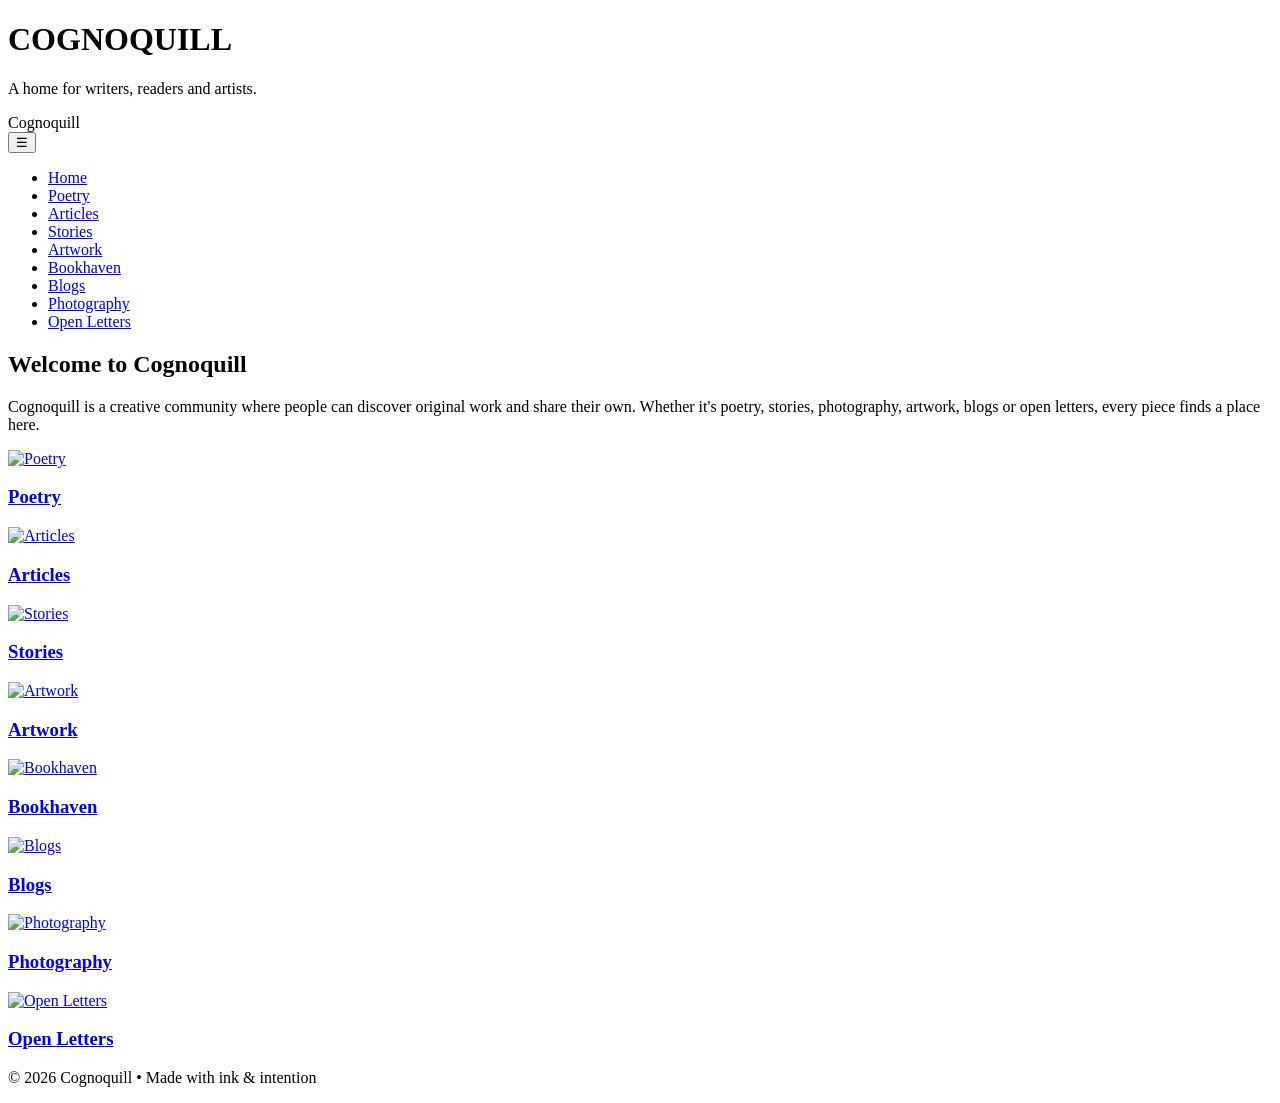
==== index.html @ 11c4ec5d "index.html HTML structure and styles for Cognoquill site." ====
<!DOCTYPE html>
<html lang="en">
<head>
    <meta charset="UTF-8">
    <meta name="viewport" content="width=device-width, initial-scale=1.0">
    <title>Cognoquill</title>

    <link rel="stylesheet" href="cognoquill.css">
</head>

<body>

<header class="hero">

    <div class="overlay">

        <h1>COGNOQUILL</h1>

        <p class="hero-text">
            A home for writers, readers and artists.
        </p>

    </div>

</header>

<nav>

    <div class="logo">
        Cognoquill
    </div>

    <button class="menu-btn" id="menuBtn">
        ☰
    </button>

    <ul id="navLinks">

        <li><a href="index.html">Home</a></li>

        <li><a href="poetry.html">Poetry</a></li>

        <li><a href="articles.html">Articles</a></li>

        <li><a href="stories.html">Stories</a></li>

        <li><a href="artwork.html">Artwork</a></li>

        <li><a href="bookhaven.html">Bookhaven</a></li>

        <li><a href="blogs.html">Blogs</a></li>

        <li><a href="photography.html">Photography</a></li>

        <li><a href="letters.html">Open Letters</a></li>

    </ul>

</nav>

<main>

<section class="intro">

<h2>Welcome to Cognoquill</h2>

<p>

Cognoquill is a creative community where people can
discover original work and share their own. Whether it's poetry, stories,
photography, artwork, blogs or open letters, every piece finds a place here.

</p>

</section>

<section class="card-section">

<div class="container">

<a href="poetry.html" class="card-link">

<div class="card">

<img src="poetry.webp" alt="Poetry">

<div class="card-content">

<h3>Poetry</h3>

</div>

</div>

</a>

<a href="articles.html" class="card-link">

<div class="card">

<img src="article.webp" alt="Articles">

<div class="card-content">

<h3>Articles</h3>

</div>

</div>

</a>

<a href="stories.html" class="card-link">

<div class="card">

<img src="stories.webp" alt="Stories">

<div class="card-content">

<h3>Stories</h3>

</div>

</div>

</a>

<a href="artwork.html" class="card-link">

<div class="card">

<img src="artwork.webp" alt="Artwork">

<div class="card-content">

<h3>Artwork</h3>

</div>

</div>

</a>

<a href="bookhaven.html" class="card-link">

<div class="card">

<img src="books.webp" alt="Bookhaven">

<div class="card-content">

<h3>Bookhaven</h3>

</div>

</div>

</a>

<a href="blogs.html" class="card-link">

<div class="card">

<img src="blog.webp" alt="Blogs">

<div class="card-content">

<h3>Blogs</h3>

</div>

</div>

</a>

<a href="photography.html" class="card-link">

<div class="card">

<img src="photography.webp" alt="Photography">

<div class="card-content">

<h3>Photography</h3>

</div>

</div>

</a>

<a href="letters.html" class="card-link">

<div class="card">

<img src="letters.webp" alt="Open Letters">

<div class="card-content">

<h3>Open Letters</h3>

</div>

</div>

</a>

</div>

</section>

</main>

<footer>

<p>

© 2026 Cognoquill • Made with ink & intention

</p>

</footer>

<script src="cognoquill.js"></script>

</body>

</html>
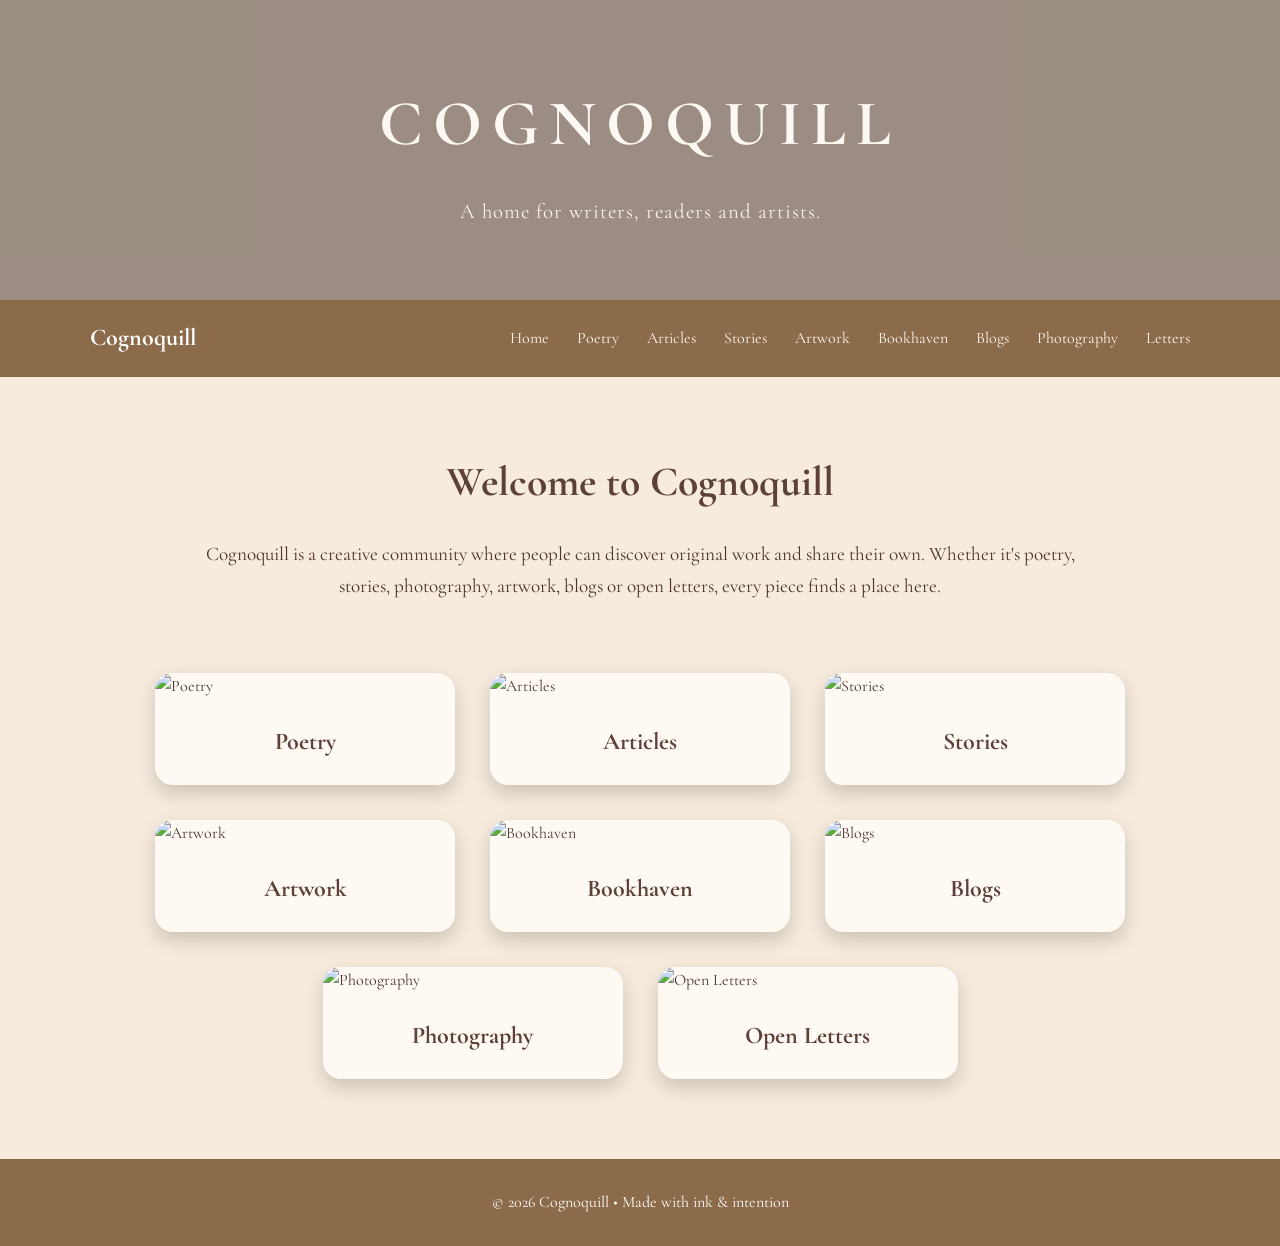
==== commit 380a3ba2: "Fix HTML encoding issues in index.html" ====
--- a/index.html
+++ b/index.html
@@ -52,7 +52,7 @@
 
         <li><a href="photography.html">Photography</a></li>
 
-        <li><a href="letters.html">Open Letters</a></li>
+        <li><a href="letters.html">Letters</a></li>
 
     </ul>
 
--- a/cognoquill.css
+++ b/cognoquill.css
@@ -0,0 +1,553 @@
+/* ===========================
+   GOOGLE FONT
+=========================== */
+
+@import url('https://fonts.googleapis.com/css2?family=Cormorant+Garamond:wght@400;500;600;700&display=swap');
+
+*{
+    margin:0;
+    padding:0;
+    box-sizing:border-box;
+}
+
+html{
+    scroll-behavior:smooth;
+}
+
+body{
+    font-family:'Cormorant Garamond', serif;
+    background:#F6EBDD;
+    color:#4E342E;
+    line-height:1.7;
+}
+
+/* ===========================
+   HEADER
+=========================== */
+
+.hero{
+    height:300px;
+    background:url("bg4.webp") center center/cover no-repeat;
+    position:relative;
+}
+
+.overlay{
+    background:rgba(45,28,20,.45);
+    width:100%;
+    height:100%;
+
+    display:flex;
+    flex-direction:column;
+    justify-content:center;
+    align-items:center;
+
+    text-align:center;
+}
+
+.overlay h1{
+
+    color:#FDF8F2;
+
+    font-size:4rem;
+
+    letter-spacing:10px;
+
+    font-weight:700;
+}
+
+.hero-text{
+
+    margin-top:15px;
+
+    color:#F8F2EA;
+
+    font-size:1.3rem;
+
+    letter-spacing:1px;
+}
+
+/* ===========================
+   NAVBAR
+=========================== */
+
+nav{
+
+    background:#8B6B4A;
+
+    display:flex;
+
+    justify-content:space-between;
+
+    align-items:center;
+
+    padding:18px 7%;
+
+    position:sticky;
+
+    top:0;
+
+    z-index:999;
+
+}
+
+.logo{
+
+    color:white;
+
+    font-size:1.5rem;
+
+    font-weight:700;
+
+}
+
+nav ul{
+
+    display:flex;
+
+    list-style:none;
+
+    gap:28px;
+
+}
+
+nav a{
+
+    text-decoration:none;
+
+    color:#fff7ef;
+
+    transition:.3s;
+
+    font-size:1rem;
+
+}
+
+nav a:hover{
+
+    color:#F3D7A3;
+
+}
+
+.menu-btn{
+
+    display:none;
+
+    background:none;
+
+    border:none;
+
+    color:white;
+
+    font-size:2rem;
+
+    cursor:pointer;
+
+}
+
+/* ===========================
+   INTRO
+=========================== */
+
+.intro{
+
+    width:min(900px,90%);
+
+    margin:70px auto;
+
+    text-align:center;
+
+}
+
+.intro h2{
+
+    font-size:2.6rem;
+
+    margin-bottom:20px;
+
+    color:#5D4037;
+
+}
+
+.intro p{
+
+    font-size:1.2rem;
+
+}
+
+/* ===========================
+   CARDS
+=========================== */
+
+.card-section{
+
+    width:92%;
+
+    margin:auto;
+
+    margin-bottom:80px;
+
+}
+
+.container{
+
+    display:flex;
+
+    justify-content:center;
+
+    flex-wrap:wrap;
+
+    gap:35px;
+
+}
+
+.card-link{
+
+    text-decoration:none;
+
+    color:inherit;
+
+}
+
+.card{
+
+    width:300px;
+
+    background:#FFF9F3;
+
+    overflow:hidden;
+
+    border-radius:18px;
+
+    box-shadow:0 8px 20px rgba(0,0,0,.18);
+
+    transition:.35s;
+
+}
+
+.card:hover{
+
+    transform:translateY(-8px);
+
+    box-shadow:0 18px 35px rgba(0,0,0,.25);
+
+}
+
+.card img{
+
+    width:100%;
+
+    height:220px;
+
+    object-fit:cover;
+
+}
+
+.card-content{
+
+    padding:22px;
+
+    text-align:center;
+
+}
+
+.card-content h3{
+
+    font-size:1.5rem;
+
+    color:#5D4037;
+
+}
+
+/* ===========================
+   FOOTER
+=========================== */
+
+footer{
+
+    background:#8B6B4A;
+
+    color:white;
+
+    text-align:center;
+
+    padding:30px;
+
+}
+
+/* ===========================
+   TABLET
+=========================== */
+
+@media(max-width:992px){
+
+.hero{
+
+height:240px;
+
+}
+
+.overlay h1{
+
+font-size:3rem;
+
+}
+
+.container{
+
+gap:25px;
+
+}
+
+.card{
+
+width:260px;
+
+}
+
+}
+
+/* ===========================
+   MOBILE
+=========================== */
+
+@media(max-width:768px){
+
+.menu-btn{
+
+display:block;
+
+}
+
+nav{
+
+flex-wrap:wrap;
+
+}
+
+nav ul{
+
+display:none;
+
+flex-direction:column;
+
+width:100%;
+
+margin-top:20px;
+
+gap:18px;
+
+}
+
+nav ul.show{
+
+display:flex;
+
+}
+
+.overlay h1{
+
+font-size:2.3rem;
+
+letter-spacing:4px;
+
+}
+
+.hero-text{
+
+font-size:1rem;
+
+padding:0 20px;
+
+}
+
+.intro{
+
+margin:50px auto;
+
+}
+
+.intro h2{
+
+font-size:2rem;
+
+}
+
+.intro p{
+
+font-size:1.05rem;
+
+}
+
+.card{
+
+width:100%;
+
+max-width:340px;
+
+}
+
+.card img{
+
+height:210px;
+
+}
+
+}
+
+/* ===========================
+   SMALL PHONES
+=========================== */
+
+@media(max-width:480px){
+
+.overlay h1{
+
+font-size:1.8rem;
+
+}
+
+.hero{
+
+height:220px;
+
+}
+
+.intro h2{
+
+font-size:1.8rem;
+
+}
+
+footer{
+
+font-size:.9rem;
+
+}
+
+}
+
+/* =======================
+CATEGORY PAGE
+======================= */
+
+.category-header{
+
+padding:50px 20px 20px;
+
+text-align:center;
+
+}
+
+.category-header h1{
+
+font-size:4rem;
+
+letter-spacing:5px;
+
+color:#4E342E;
+
+}
+
+.paper{
+
+width:min(1200px,95%);
+
+margin:auto;
+
+padding:50px;
+
+background:#F8EBD7;
+
+border-radius:12px;
+
+}
+
+.description{
+
+text-align:center;
+
+font-size:1.2rem;
+
+margin-bottom:50px;
+
+color:#6B4E3D;
+
+}
+
+.cards{
+
+display:flex;
+
+justify-content:center;
+
+gap:50px;
+
+flex-wrap:wrap;
+
+}
+
+.submit-card,
+
+.work-card{
+
+width:260px;
+
+height:430px;
+
+background:white;
+
+border:4px solid #6B2D20;
+
+border-radius:40px;
+
+display:flex;
+
+flex-direction:column;
+
+justify-content:center;
+
+align-items:center;
+
+cursor:pointer;
+
+transition:.3s;
+
+}
+
+.submit-card:hover,
+
+.work-card:hover{
+
+transform:translateY(-8px);
+
+box-shadow:0 15px 30px rgba(0,0,0,.18);
+
+}
+
+.submit-card span{
+
+font-size:7rem;
+
+font-weight:200;
+
+color:#6B2D20;
+
+}
+
+.work-card h3{
+
+margin-bottom:15px;
+
+font-size:1.5rem;
+
+color:#5C4033;
+
+}
+
+.work-card p{
+
+text-align:center;
+
+padding:0 20px;
+
+}
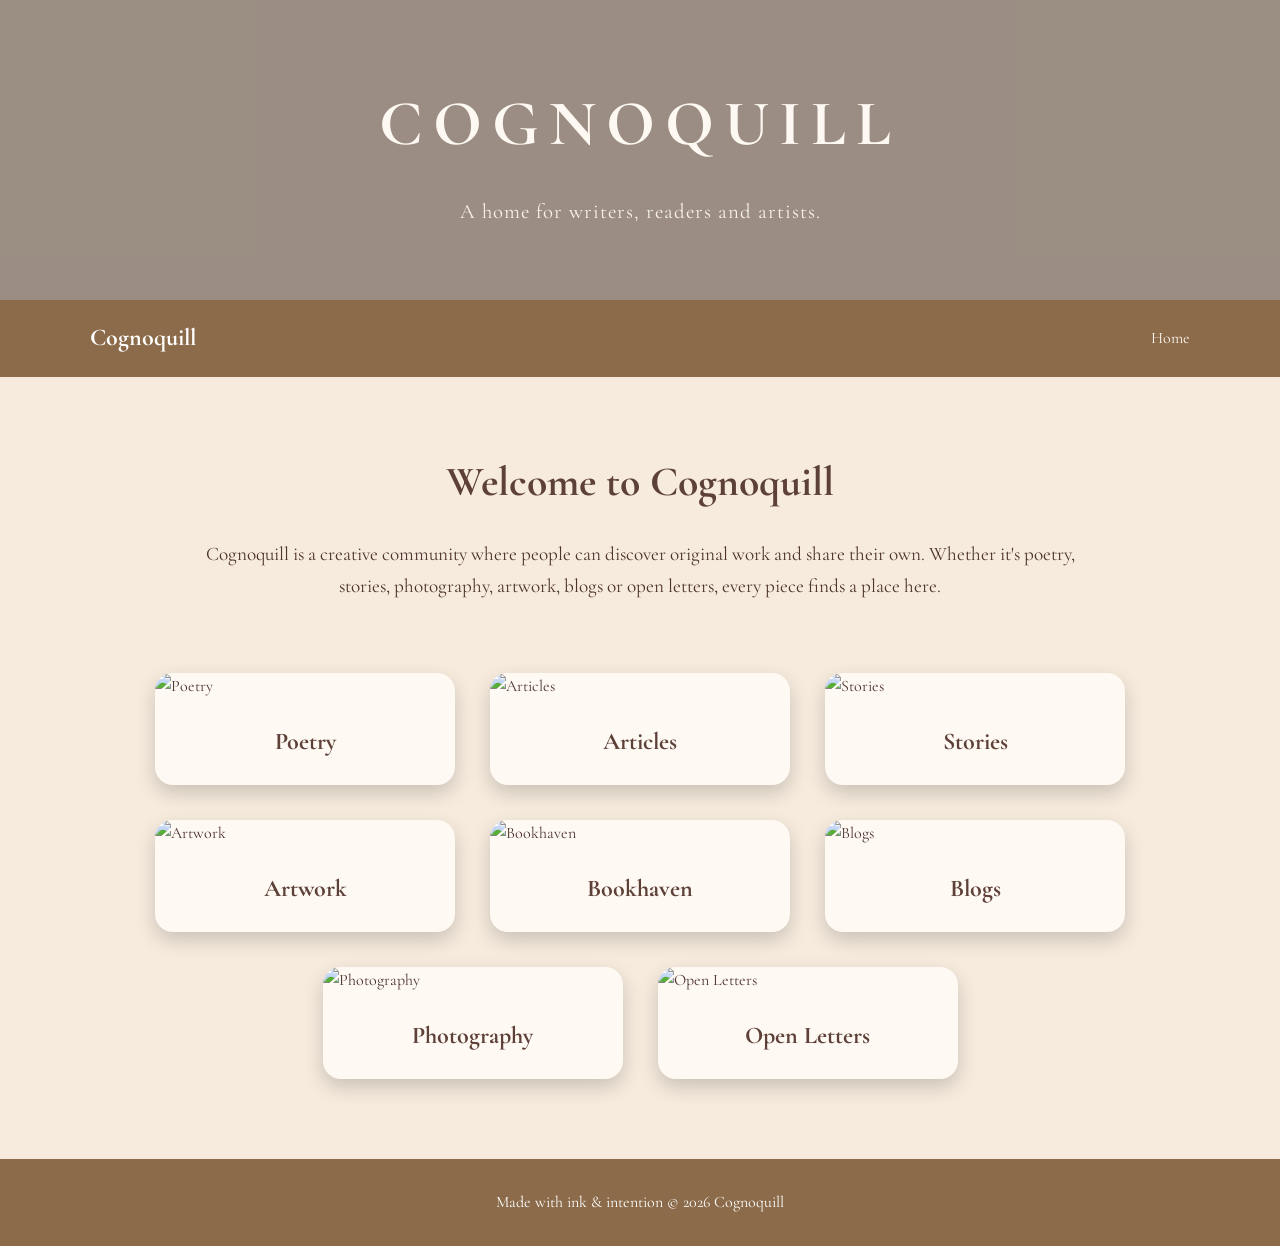
==== commit 3ce22df4: "Refactor index.html for cleaner structure Removed excess whitespace and cleaned up HTML structure." ====
--- a/index.html
+++ b/index.html
@@ -36,23 +36,9 @@
 
     <ul id="navLinks">
 
-        <li><a href="index.html">Home</a></li>
-
-        <li><a href="poetry.html">Poetry</a></li>
-
-        <li><a href="articles.html">Articles</a></li>
-
-        <li><a href="stories.html">Stories</a></li>
-
-        <li><a href="artwork.html">Artwork</a></li>
-
-        <li><a href="bookhaven.html">Bookhaven</a></li>
-
-        <li><a href="blogs.html">Blogs</a></li>
-
-        <li><a href="photography.html">Photography</a></li>
-
-        <li><a href="letters.html">Letters</a></li>
+        <li>
+            <a href="index.html">Home</a>
+        </li>
 
     </ul>
 
@@ -216,7 +202,7 @@
 
 <p>
 
-© 2026 Cognoquill • Made with ink & intention
+Made with ink & intention © 2026 Cognoquill
 
 </p>
 
--- a/cognoquill.css
+++ b/cognoquill.css
@@ -551,3 +551,118 @@
 padding:0 20px;
 
 }
+
+
+/* ========= SUBMISSION MODAL ========= */
+
+.modal{
+
+display:none;
+
+position:fixed;
+
+left:0;
+
+top:0;
+
+width:100%;
+
+height:100%;
+
+background:rgba(0,0,0,.55);
+
+justify-content:center;
+
+align-items:center;
+
+z-index:999;
+
+}
+
+.modal-content{
+
+background:#f7ebda;
+
+width:90%;
+
+max-width:550px;
+
+padding:35px;
+
+border-radius:12px;
+
+position:relative;
+
+}
+
+.close{
+
+position:absolute;
+
+right:25px;
+
+top:15px;
+
+font-size:35px;
+
+cursor:pointer;
+
+color:#5a2d1f;
+
+}
+
+.modal-content h2{
+
+text-align:center;
+
+margin-bottom:25px;
+
+color:#5a2d1f;
+
+}
+
+.modal-content input,
+
+.modal-content textarea{
+
+width:100%;
+
+padding:12px;
+
+margin-bottom:15px;
+
+border:1px solid #b79b7a;
+
+border-radius:8px;
+
+font-size:16px;
+
+font-family:Garamond,serif;
+
+}
+
+.modal-content button{
+
+width:100%;
+
+padding:14px;
+
+background:#6B2D20;
+
+color:white;
+
+border:none;
+
+border-radius:8px;
+
+cursor:pointer;
+
+font-size:18px;
+
+}
+
+.modal-content button:hover{
+
+background:#4d1f16;
+
+}
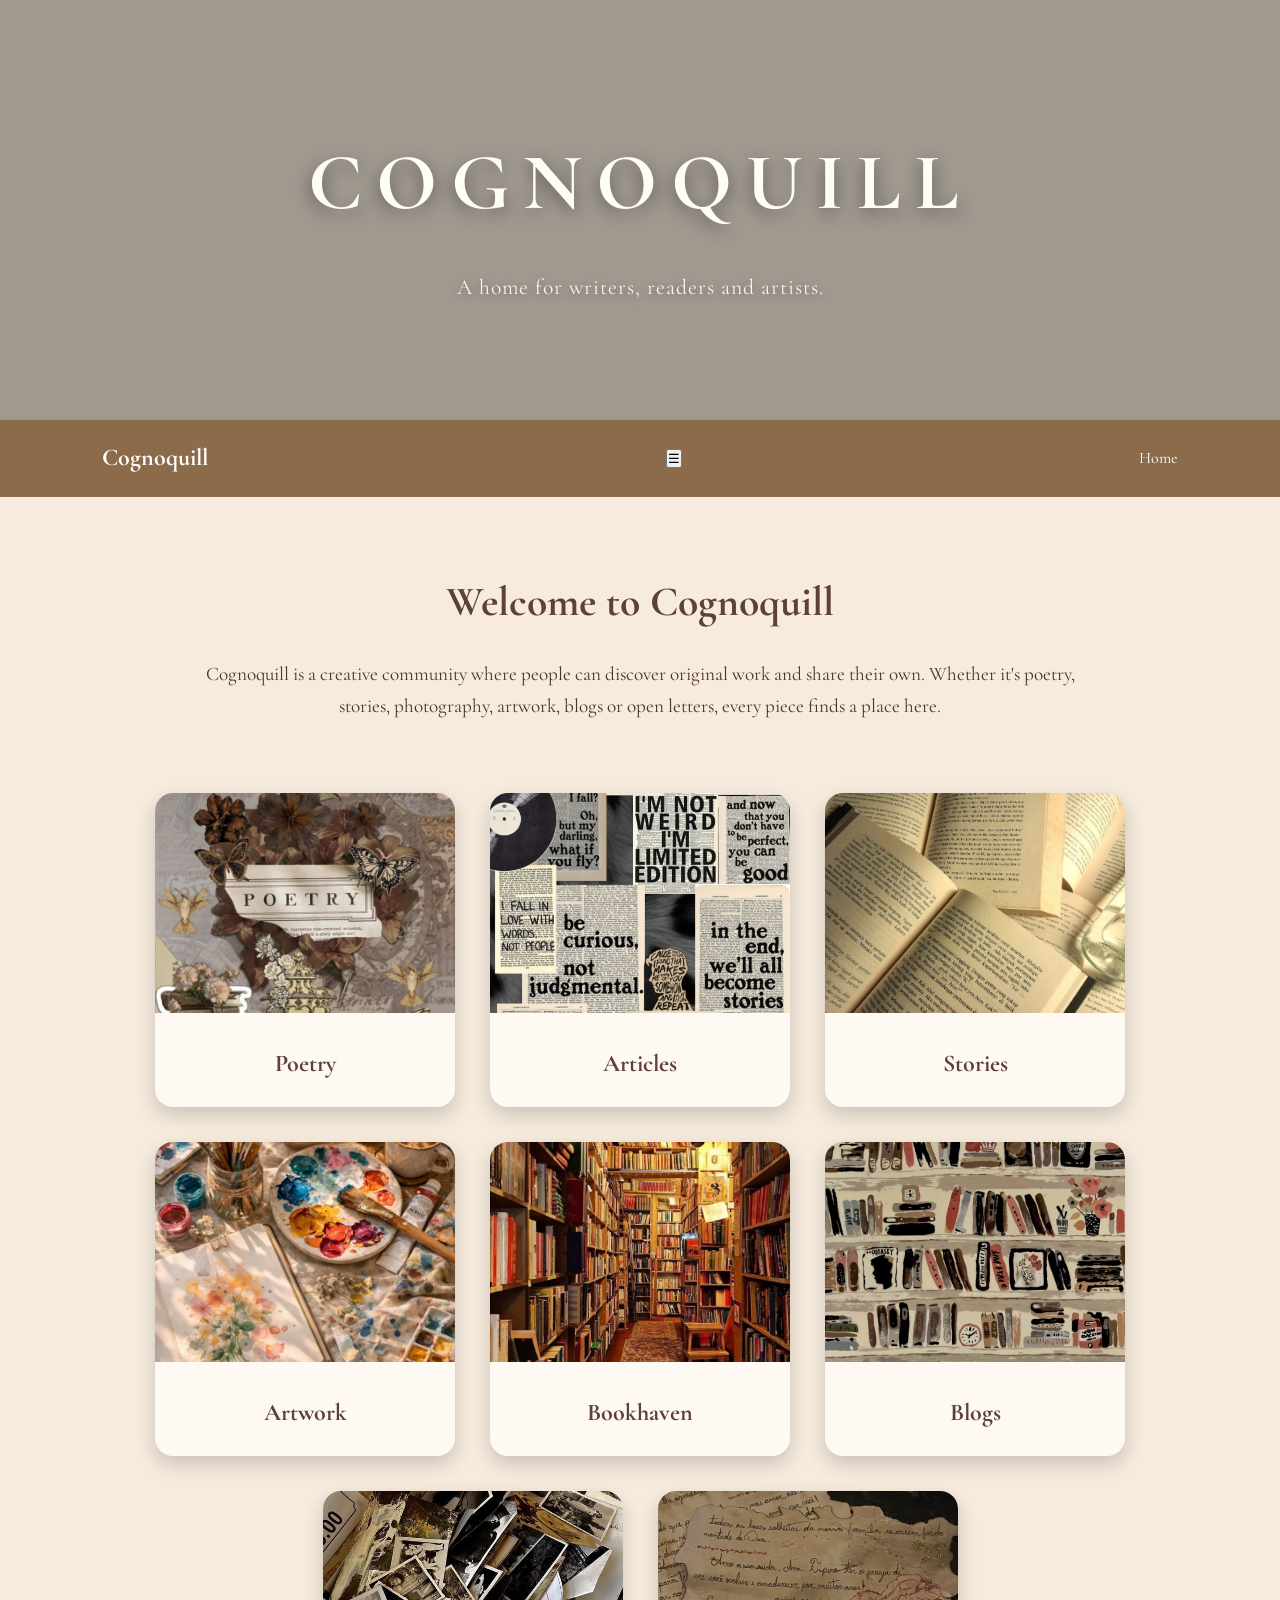
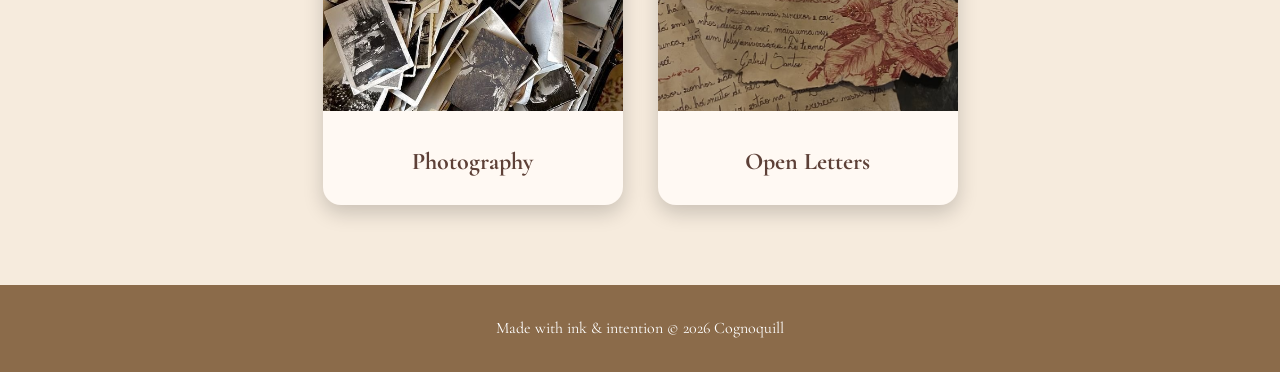
==== commit aa9bbc4c: "Fix HTML formatting and clean up code" ====
--- a/index.html
+++ b/index.html
@@ -4,28 +4,20 @@
     <meta charset="UTF-8">
     <meta name="viewport" content="width=device-width, initial-scale=1.0">
     <title>Cognoquill</title>
-
     <link rel="stylesheet" href="cognoquill.css">
 </head>
-
 <body>
 
 <header class="hero">
-
     <div class="overlay">
-
         <h1>COGNOQUILL</h1>
-
         <p class="hero-text">
             A home for writers, readers and artists.
         </p>
-
     </div>
-
 </header>
 
 <nav>
-
     <div class="logo">
         Cognoquill
     </div>
@@ -35,181 +27,106 @@
     </button>
 
     <ul id="navLinks">
-
         <li>
             <a href="index.html">Home</a>
         </li>
-
     </ul>
-
 </nav>
 
 <main>
+    <section class="intro">
+        <h2>Welcome to Cognoquill</h2>
+        <p>
+            Cognoquill is a creative community where people can discover original work and share their own. 
+            Whether it's poetry, stories, photography, artwork, blogs or open letters, every piece finds a place here.
+        </p>
+    </section>
 
-<section class="intro">
+    <section class="card-section">
+        <div class="container">
 
-<h2>Welcome to Cognoquill</h2>
+            <a href="poetry.html" class="card-link">
+                <div class="card">
+                    <img src="poetry.webp" alt="Poetry">
+                    <div class="card-content">
+                        <h3>Poetry</h3>
+                    </div>
+                </div>
+            </a>
 
-<p>
+            <a href="articles.html" class="card-link">
+                <div class="card">
+                    <img src="articles.webp" alt="Articles">
+                    <div class="card-content">
+                        <h3>Articles</h3>
+                    </div>
+                </div>
+            </a>
 
-Cognoquill is a creative community where people can
-discover original work and share their own. Whether it's poetry, stories,
-photography, artwork, blogs or open letters, every piece finds a place here.
+            <a href="stories.html" class="card-link">
+                <div class="card">
+                    <img src="stories.webp" alt="Stories">
+                    <div class="card-content">
+                        <h3>Stories</h3>
+                    </div>
+                </div>
+            </a>
 
-</p>
+            <a href="artwork.html" class="card-link">
+                <div class="card">
+                    <img src="artwork.webp" alt="Artwork">
+                    <div class="card-content">
+                        <h3>Artwork</h3>
+                    </div>
+                </div>
+            </a>
 
-</section>
+            <a href="bookhaven.html" class="card-link">
+                <div class="card">
+                    <img src="bookhaven.webp" alt="Bookhaven">
+                    <div class="card-content">
+                        <h3>Bookhaven</h3>
+                    </div>
+                </div>
+            </a>
 
-<section class="card-section">
+            <a href="blogs.html" class="card-link">
+                <div class="card">
+                    <img src="blogs.webp" alt="Blogs">
+                    <div class="card-content">
+                        <h3>Blogs</h3>
+                    </div>
+                </div>
+            </a>
 
-<div class="container">
+            <a href="photography.html" class="card-link">
+                <div class="card">
+                    <img src="photography.webp" alt="Photography">
+                    <div class="card-content">
+                        <h3>Photography</h3>
+                    </div>
+                </div>
+            </a>
 
-<a href="poetry.html" class="card-link">
+            <a href="letters.html" class="card-link">
+                <div class="card">
+                    <img src="letters.webp" alt="Open Letters">
+                    <div class="card-content">
+                        <h3>Open Letters</h3>
+                    </div>
+                </div>
+            </a>
 
-<div class="card">
-
-<img src="poetry.webp" alt="Poetry">
-
-<div class="card-content">
-
-<h3>Poetry</h3>
-
-</div>
-
-</div>
-
-</a>
-
-<a href="articles.html" class="card-link">
-
-<div class="card">
-
-<img src="article.webp" alt="Articles">
-
-<div class="card-content">
-
-<h3>Articles</h3>
-
-</div>
-
-</div>
-
-</a>
-
-<a href="stories.html" class="card-link">
-
-<div class="card">
-
-<img src="stories.webp" alt="Stories">
-
-<div class="card-content">
-
-<h3>Stories</h3>
-
-</div>
-
-</div>
-
-</a>
-
-<a href="artwork.html" class="card-link">
-
-<div class="card">
-
-<img src="artwork.webp" alt="Artwork">
-
-<div class="card-content">
-
-<h3>Artwork</h3>
-
-</div>
-
-</div>
-
-</a>
-
-<a href="bookhaven.html" class="card-link">
-
-<div class="card">
-
-<img src="books.webp" alt="Bookhaven">
-
-<div class="card-content">
-
-<h3>Bookhaven</h3>
-
-</div>
-
-</div>
-
-</a>
-
-<a href="blogs.html" class="card-link">
-
-<div class="card">
-
-<img src="blog.webp" alt="Blogs">
-
-<div class="card-content">
-
-<h3>Blogs</h3>
-
-</div>
-
-</div>
-
-</a>
-
-<a href="photography.html" class="card-link">
-
-<div class="card">
-
-<img src="photography.webp" alt="Photography">
-
-<div class="card-content">
-
-<h3>Photography</h3>
-
-</div>
-
-</div>
-
-</a>
-
-<a href="letters.html" class="card-link">
-
-<div class="card">
-
-<img src="letters.webp" alt="Open Letters">
-
-<div class="card-content">
-
-<h3>Open Letters</h3>
-
-</div>
-
-</div>
-
-</a>
-
-</div>
-
-</section>
-
+        </div>
+    </section>
 </main>
 
 <footer>
-
-<p>
-
-Made with ink & intention © 2026 Cognoquill
-
-</p>
-
+    <p>
+        Made with ink & intention © 2026 Cognoquill
+    </p>
 </footer>
 
 <script src="cognoquill.js"></script>
-
 </body>
-
 </html>
--- a/cognoquill.css
+++ b/cognoquill.css
@@ -25,14 +25,19 @@
    HEADER
 =========================== */
 
+/* ===========================
+   HEADER
+=========================== */
+
 .hero{
-    height:300px;
-    background:url("bg4.webp") center center/cover no-repeat;
-    position:relative;
+    height:420px;
+    background:
+    linear-gradient(rgba(0,0,0,.35), rgba(0,0,0,.35)),
+    url("hero.webp") center center/cover no-repeat;
 }
 
 .overlay{
-    background:rgba(45,28,20,.45);
+
     width:100%;
     height:100%;
 
@@ -42,197 +47,763 @@
     align-items:center;
 
     text-align:center;
+
+    padding:20px;
 }
 
 .overlay h1{
 
-    color:#FDF8F2;
+    color:#fffdf8;
+
+    font-size:5rem;
+
+    letter-spacing:14px;
+
+    font-weight:700;
+
+    text-shadow:0 5px 18px rgba(0,0,0,.45);
+
+}
+
+.hero-text{
+
+    margin-top:18px;
+
+    color:#F9F3EB;
+
+    font-size:1.35rem;
+
+    letter-spacing:1px;
+
+    text-shadow:0 2px 10px rgba(0,0,0,.4);
+
+}
+
+
+
+/* ===========================
+   NAVBAR
+=========================== */
+
+nav{
+
+    background:#8B6B4A;
+
+    display:flex;
+
+    justify-content:space-between;
+
+    align-items:center;
+
+    padding:18px 8%;
+
+    position:sticky;
+
+    top:0;
+
+    z-index:999;
+
+}
+
+.logo{
+
+    color:white;
+
+    font-size:1.5rem;
+
+    font-weight:700;
+
+}
+
+nav ul{
+
+    display:flex;
+
+    list-style:none;
+
+}
+
+nav a{
+
+    color:white;
+
+    text-decoration:none;
+
+    font-size:1rem;
+
+    transition:.3s;
+
+}
+
+nav a:hover{
+
+    color:#F3D7A3;
+
+}
+
+/* ===========================
+   INTRO
+=========================== */
+
+.intro{
+
+    width:min(900px,90%);
+
+    margin:70px auto;
+
+    text-align:center;
+
+}
+
+.intro h2{
+
+    font-size:2.6rem;
+
+    margin-bottom:20px;
+
+    color:#5D4037;
+
+}
+
+.intro p{
+
+    font-size:1.2rem;
+
+}
+
+/* ===========================
+   CARDS
+=========================== */
+
+.card-section{
+
+    width:92%;
+
+    margin:auto;
+
+    margin-bottom:80px;
+
+}
+
+.container{
+
+    display:flex;
+
+    justify-content:center;
+
+    flex-wrap:wrap;
+
+    gap:35px;
+
+}
+
+.card-link{
+
+    text-decoration:none;
+
+    color:inherit;
+
+}
+
+.card{
+
+    width:300px;
+
+    background:#FFF9F3;
+
+    overflow:hidden;
+
+    border-radius:18px;
+
+    box-shadow:0 8px 20px rgba(0,0,0,.18);
+
+    transition:.35s;
+
+}
+
+.card:hover{
+
+    transform:translateY(-8px);
+
+    box-shadow:0 18px 35px rgba(0,0,0,.25);
+
+}
+
+.card img{
+
+    width:100%;
+
+    height:220px;
+
+    object-fit:cover;
+
+}
+
+.card-content{
+
+    padding:22px;
+
+    text-align:center;
+
+}
+
+.card-content h3{
+
+    font-size:1.5rem;
+
+    color:#5D4037;
+
+}
+
+/* ===========================
+   FOOTER
+=========================== */
+
+footer{
+
+    background:#8B6B4A;
+
+    color:white;
+
+    text-align:center;
+
+    padding:30px;
+
+}
+
+/* ===========================
+   TABLET
+=========================== */
+
+@media(max-width:992px){
+
+.hero{
+
+height:240px;
+
+}
+
+.overlay h1{
+
+font-size:3rem;
+
+}
+
+.container{
+
+gap:25px;
+
+}
+
+.card{
+
+width:260px;
+
+}
+
+}
+
+/* ===========================
+   MOBILE
+=========================== */
+
+@media(max-width:768px){
+
+.menu-btn{
+
+display:block;
+
+}
+
+nav{
+
+flex-wrap:wrap;
+
+}
+
+nav ul{
+
+display:none;
+
+flex-direction:column;
+
+width:100%;
+
+margin-top:20px;
+
+gap:18px;
+
+}
+
+nav ul.show{
+
+display:flex;
+
+}
+
+.overlay h1{
+
+font-size:2.3rem;
+
+letter-spacing:4px;
+
+}
+
+.hero-text{
+
+font-size:1rem;
+
+padding:0 20px;
+
+}
+
+.intro{
+
+margin:50px auto;
+
+}
+
+.intro h2{
+
+font-size:2rem;
+
+}
+
+.intro p{
+
+font-size:1.05rem;
+
+}
+
+.card{
+
+width:100%;
+
+max-width:340px;
+
+}
+
+.card img{
+
+height:210px;
+
+}
+
+}
+
+/* ===========================
+   SMALL PHONES
+=========================== */
+
+@media(max-width:480px){
+
+.overlay h1{
+
+font-size:1.8rem;
+
+}
+
+.hero{
+
+height:220px;
+
+}
+
+.intro h2{
+
+font-size:1.8rem;
+
+}
+
+footer{
+
+font-size:.9rem;
+
+}
+
+}
+/* =======================
+   CATEGORY PAGE
+======================= */
+
+.category-header{
+
+    padding:50px 20px 20px;
+
+    text-align:center;
+
+}
+
+.category-header h1{
 
     font-size:4rem;
 
+    letter-spacing:5px;
+
+    color:#4E342E;
+
+}
+
+.paper{
+
+    width:min(1200px,95%);
+
+    margin:40px auto;
+
+    padding:60px 40px;
+
+    background:#F8EBD7;
+
+    border-radius:12px;
+
+}
+
+.description{
+
+    text-align:center;
+
+    font-size:1.2rem;
+
+    color:#6B4E3D;
+
+    max-width:700px;
+
+    margin:0 auto 50px;
+
+}
+
+.cards{
+
+    display:flex;
+
+    justify-content:center;
+
+    align-items:center;
+
+}
+
+.submit-card{
+
+    width:240px;
+
+    height:390px;
+
+    background:white;
+
+    border:3px solid #6B2D20;
+
+    border-radius:35px;
+
+    display:flex;
+
+    justify-content:center;
+
+    align-items:center;
+
+    cursor:pointer;
+
+    transition:.3s;
+
+}
+
+.submit-card:hover{
+
+    transform:translateY(-8px);
+
+    box-shadow:0 15px 30px rgba(0,0,0,.18);
+
+}
+
+.submit-card span{
+
+    font-size:7rem;
+
+    color:#6B2D20;
+
+    font-weight:200;
+
+}
+
+
+/* ========= SUBMISSION MODAL ========= */
+
+.modal{
+
+display:none;
+
+position:fixed;
+
+left:0;
+
+top:0;
+
+width:100%;
+
+height:100%;
+
+background:rgba(0,0,0,.55);
+
+justify-content:center;
+
+align-items:center;
+
+z-index:999;
+
+}
+
+.modal-content{
+
+background:#f7ebda;
+
+width:90%;
+
+max-width:550px;
+
+padding:35px;
+
+border-radius:12px;
+
+position:relative;
+
+}
+
+.close{
+
+position:absolute;
+
+right:25px;
+
+top:15px;
+
+font-size:35px;
+
+cursor:pointer;
+
+color:#5a2d1f;
+
+}
+
+.modal-content h2{
+
+text-align:center;
+
+margin-bottom:25px;
+
+color:#5a2d1f;
+
+}
+
+.modal-content input,
+
+.modal-content textarea{
+
+width:100%;
+
+padding:12px;
+
+margin-bottom:15px;
+
+border:1px solid #b79b7a;
+
+border-radius:8px;
+
+font-size:16px;
+
+font-family:Garamond,serif;
+
+}
+
+.modal-content button{
+
+width:100%;
+
+padding:14px;
+
+background:#6B2D20;
+
+color:white;
+
+border:none;
+
+border-radius:8px;
+
+cursor:pointer;
+
+font-size:18px;
+
+}
+
+.modal-content button:hover{
+
+background:#4d1f16;
+
+}
+
+/* ===========================
+CATEGORY HEADER
+=========================== */
+
+.category-header{
+
+    text-align:center;
+
+    padding:40px 20px;
+
+}
+
+.category-header h1{
+
+    font-size:2rem;
+
     letter-spacing:10px;
 
-    font-weight:700;
-}
-
-.hero-text{
-
-    margin-top:15px;
-
-    color:#F8F2EA;
-
-    font-size:1.3rem;
-
-    letter-spacing:1px;
-}
-
-/* ===========================
-   NAVBAR
-=========================== */
-
-nav{
-
-    background:#8B6B4A;
+    color:#6B2D20;
+
+    margin-bottom:15px;
+
+}
+
+.back-home{
+
+    text-decoration:none;
+
+    color:#6B2D20;
+
+    font-size:1rem;
+
+    font-weight:600;
+
+}
+
+.back-home:hover{
+
+    text-decoration:underline;
+
+}
+
+/* ===========================
+PAGE TITLE
+=========================== */
+
+.page-title{
+
+    text-align:center;
+
+    font-size:4rem;
+
+    margin-bottom:20px;
+
+    color:#4E342E;
+
+}
+
+.paper{
+
+    width:min(1200px,92%);
+
+    margin:auto;
+
+    background:#F8EBD7;
+
+    padding:60px 40px;
+
+    border-radius:18px;
+
+}
+
+.description{
+
+    max-width:700px;
+
+    margin:auto;
+
+    text-align:center;
+
+    margin-bottom:60px;
+
+    font-size:1.2rem;
+
+}
+
+/* ===========================
+CARDS
+=========================== */
+
+.cards{
+
+    display:grid;
+
+    grid-template-columns:repeat(auto-fit,minmax(260px,1fr));
+
+    gap:35px;
+
+}
+
+.submit-card,
+
+.work-card{
+
+    background:white;
+
+    border:3px solid #6B2D20;
+
+    border-radius:30px;
+
+    overflow:hidden;
+
+    min-height:420px;
+
+    transition:.3s;
+
+}
+
+.submit-card{
 
     display:flex;
 
-    justify-content:space-between;
+    flex-direction:column;
+
+    justify-content:center;
 
     align-items:center;
 
-    padding:18px 7%;
-
-    position:sticky;
-
-    top:0;
-
-    z-index:999;
-
-}
-
-.logo{
-
-    color:white;
-
-    font-size:1.5rem;
-
-    font-weight:700;
-
-}
-
-nav ul{
-
-    display:flex;
-
-    list-style:none;
-
-    gap:28px;
-
-}
-
-nav a{
-
-    text-decoration:none;
-
-    color:#fff7ef;
-
-    transition:.3s;
-
-    font-size:1rem;
-
-}
-
-nav a:hover{
-
-    color:#F3D7A3;
-
-}
-
-.menu-btn{
-
-    display:none;
-
-    background:none;
-
-    border:none;
-
-    color:white;
-
-    font-size:2rem;
-
     cursor:pointer;
 
 }
 
-/* ===========================
-   INTRO
-=========================== */
-
-.intro{
-
-    width:min(900px,90%);
-
-    margin:70px auto;
-
-    text-align:center;
-
-}
-
-.intro h2{
-
-    font-size:2.6rem;
-
-    margin-bottom:20px;
-
-    color:#5D4037;
-
-}
-
-.intro p{
-
-    font-size:1.2rem;
-
-}
-
-/* ===========================
-   CARDS
-=========================== */
-
-.card-section{
-
-    width:92%;
-
-    margin:auto;
-
-    margin-bottom:80px;
-
-}
-
-.container{
-
-    display:flex;
-
-    justify-content:center;
-
-    flex-wrap:wrap;
-
-    gap:35px;
-
-}
-
-.card-link{
-
-    text-decoration:none;
-
-    color:inherit;
-
-}
-
-.card{
-
-    width:300px;
-
-    background:#FFF9F3;
-
-    overflow:hidden;
-
-    border-radius:18px;
-
-    box-shadow:0 8px 20px rgba(0,0,0,.18);
-
-    transition:.35s;
-
-}
-
-.card:hover{
+.submit-card:hover,
+
+.work-card:hover{
 
     transform:translateY(-8px);
 
-    box-shadow:0 18px 35px rgba(0,0,0,.25);
-
-}
-
-.card img{
+    box-shadow:0 15px 30px rgba(0,0,0,.18);
+
+}
+
+.submit-card span{
+
+    font-size:6rem;
+
+    color:#6B2D20;
+
+}
+
+.submit-card h3{
+
+    margin-top:20px;
+
+}
+
+.submit-card p{
+
+    padding:0 25px;
+
+    text-align:center;
+
+}
+
+.work-card img{
 
     width:100%;
 
@@ -242,247 +813,45 @@
 
 }
 
-.card-content{
-
-    padding:22px;
-
-    text-align:center;
-
-}
-
-.card-content h3{
-
-    font-size:1.5rem;
-
-    color:#5D4037;
-
-}
-
-/* ===========================
-   FOOTER
-=========================== */
-
-footer{
-
-    background:#8B6B4A;
-
-    color:white;
-
-    text-align:center;
-
-    padding:30px;
-
-}
-
-/* ===========================
-   TABLET
-=========================== */
-
-@media(max-width:992px){
-
-.hero{
-
-height:240px;
-
-}
-
-.overlay h1{
-
-font-size:3rem;
-
-}
-
-.container{
-
-gap:25px;
-
-}
-
-.card{
-
-width:260px;
-
-}
-
-}
-
-/* ===========================
-   MOBILE
+.work-content{
+
+    padding:25px;
+
+}
+
+.work-content h3{
+
+    margin-bottom:12px;
+
+}
+
+.work-content p{
+
+    color:#6B4E3D;
+
+}
+
+/* ===========================
+RESPONSIVE
 =========================== */
 
 @media(max-width:768px){
 
-.menu-btn{
-
-display:block;
-
-}
-
-nav{
-
-flex-wrap:wrap;
-
-}
-
-nav ul{
-
-display:none;
-
-flex-direction:column;
-
-width:100%;
-
-margin-top:20px;
-
-gap:18px;
-
-}
-
-nav ul.show{
-
-display:flex;
-
-}
-
-.overlay h1{
-
-font-size:2.3rem;
-
-letter-spacing:4px;
-
-}
-
-.hero-text{
-
-font-size:1rem;
-
-padding:0 20px;
-
-}
-
-.intro{
-
-margin:50px auto;
-
-}
-
-.intro h2{
-
-font-size:2rem;
-
-}
-
-.intro p{
-
-font-size:1.05rem;
-
-}
-
-.card{
-
-width:100%;
-
-max-width:340px;
-
-}
-
-.card img{
-
-height:210px;
-
-}
-
-}
-
-/* ===========================
-   SMALL PHONES
-=========================== */
-
-@media(max-width:480px){
-
-.overlay h1{
-
-font-size:1.8rem;
-
-}
-
-.hero{
-
-height:220px;
-
-}
-
-.intro h2{
-
-font-size:1.8rem;
-
-}
-
-footer{
-
-font-size:.9rem;
-
-}
-
-}
-
-/* =======================
-CATEGORY PAGE
-======================= */
-
-.category-header{
-
-padding:50px 20px 20px;
-
-text-align:center;
-
-}
-
-.category-header h1{
-
-font-size:4rem;
-
-letter-spacing:5px;
-
-color:#4E342E;
+.page-title{
+
+font-size:2.7rem;
 
 }
 
 .paper{
 
-width:min(1200px,95%);
-
-margin:auto;
-
-padding:50px;
-
-background:#F8EBD7;
-
-border-radius:12px;
-
-}
-
-.description{
-
-text-align:center;
-
-font-size:1.2rem;
-
-margin-bottom:50px;
-
-color:#6B4E3D;
+padding:35px 20px;
 
 }
 
 .cards{
 
-display:flex;
-
-justify-content:center;
-
-gap:50px;
-
-flex-wrap:wrap;
+grid-template-columns:1fr;
 
 }
 
@@ -490,179 +859,8 @@
 
 .work-card{
 
-width:260px;
-
-height:430px;
-
-background:white;
-
-border:4px solid #6B2D20;
-
-border-radius:40px;
-
-display:flex;
-
-flex-direction:column;
-
-justify-content:center;
-
-align-items:center;
-
-cursor:pointer;
-
-transition:.3s;
-
-}
-
-.submit-card:hover,
-
-.work-card:hover{
-
-transform:translateY(-8px);
-
-box-shadow:0 15px 30px rgba(0,0,0,.18);
-
-}
-
-.submit-card span{
-
-font-size:7rem;
-
-font-weight:200;
-
-color:#6B2D20;
-
-}
-
-.work-card h3{
-
-margin-bottom:15px;
-
-font-size:1.5rem;
-
-color:#5C4033;
-
-}
-
-.work-card p{
-
-text-align:center;
-
-padding:0 20px;
-
-}
-
-
-/* ========= SUBMISSION MODAL ========= */
-
-.modal{
-
-display:none;
-
-position:fixed;
-
-left:0;
-
-top:0;
-
-width:100%;
-
-height:100%;
-
-background:rgba(0,0,0,.55);
-
-justify-content:center;
-
-align-items:center;
-
-z-index:999;
-
-}
-
-.modal-content{
-
-background:#f7ebda;
-
-width:90%;
-
-max-width:550px;
-
-padding:35px;
-
-border-radius:12px;
-
-position:relative;
-
-}
-
-.close{
-
-position:absolute;
-
-right:25px;
-
-top:15px;
-
-font-size:35px;
-
-cursor:pointer;
-
-color:#5a2d1f;
-
-}
-
-.modal-content h2{
-
-text-align:center;
-
-margin-bottom:25px;
-
-color:#5a2d1f;
-
-}
-
-.modal-content input,
-
-.modal-content textarea{
-
-width:100%;
-
-padding:12px;
-
-margin-bottom:15px;
-
-border:1px solid #b79b7a;
-
-border-radius:8px;
-
-font-size:16px;
-
-font-family:Garamond,serif;
-
-}
-
-.modal-content button{
-
-width:100%;
-
-padding:14px;
-
-background:#6B2D20;
-
-color:white;
-
-border:none;
-
-border-radius:8px;
-
-cursor:pointer;
-
-font-size:18px;
-
-}
-
-.modal-content button:hover{
-
-background:#4d1f16;
-
-}
+min-height:380px;
+
+}
+
+}
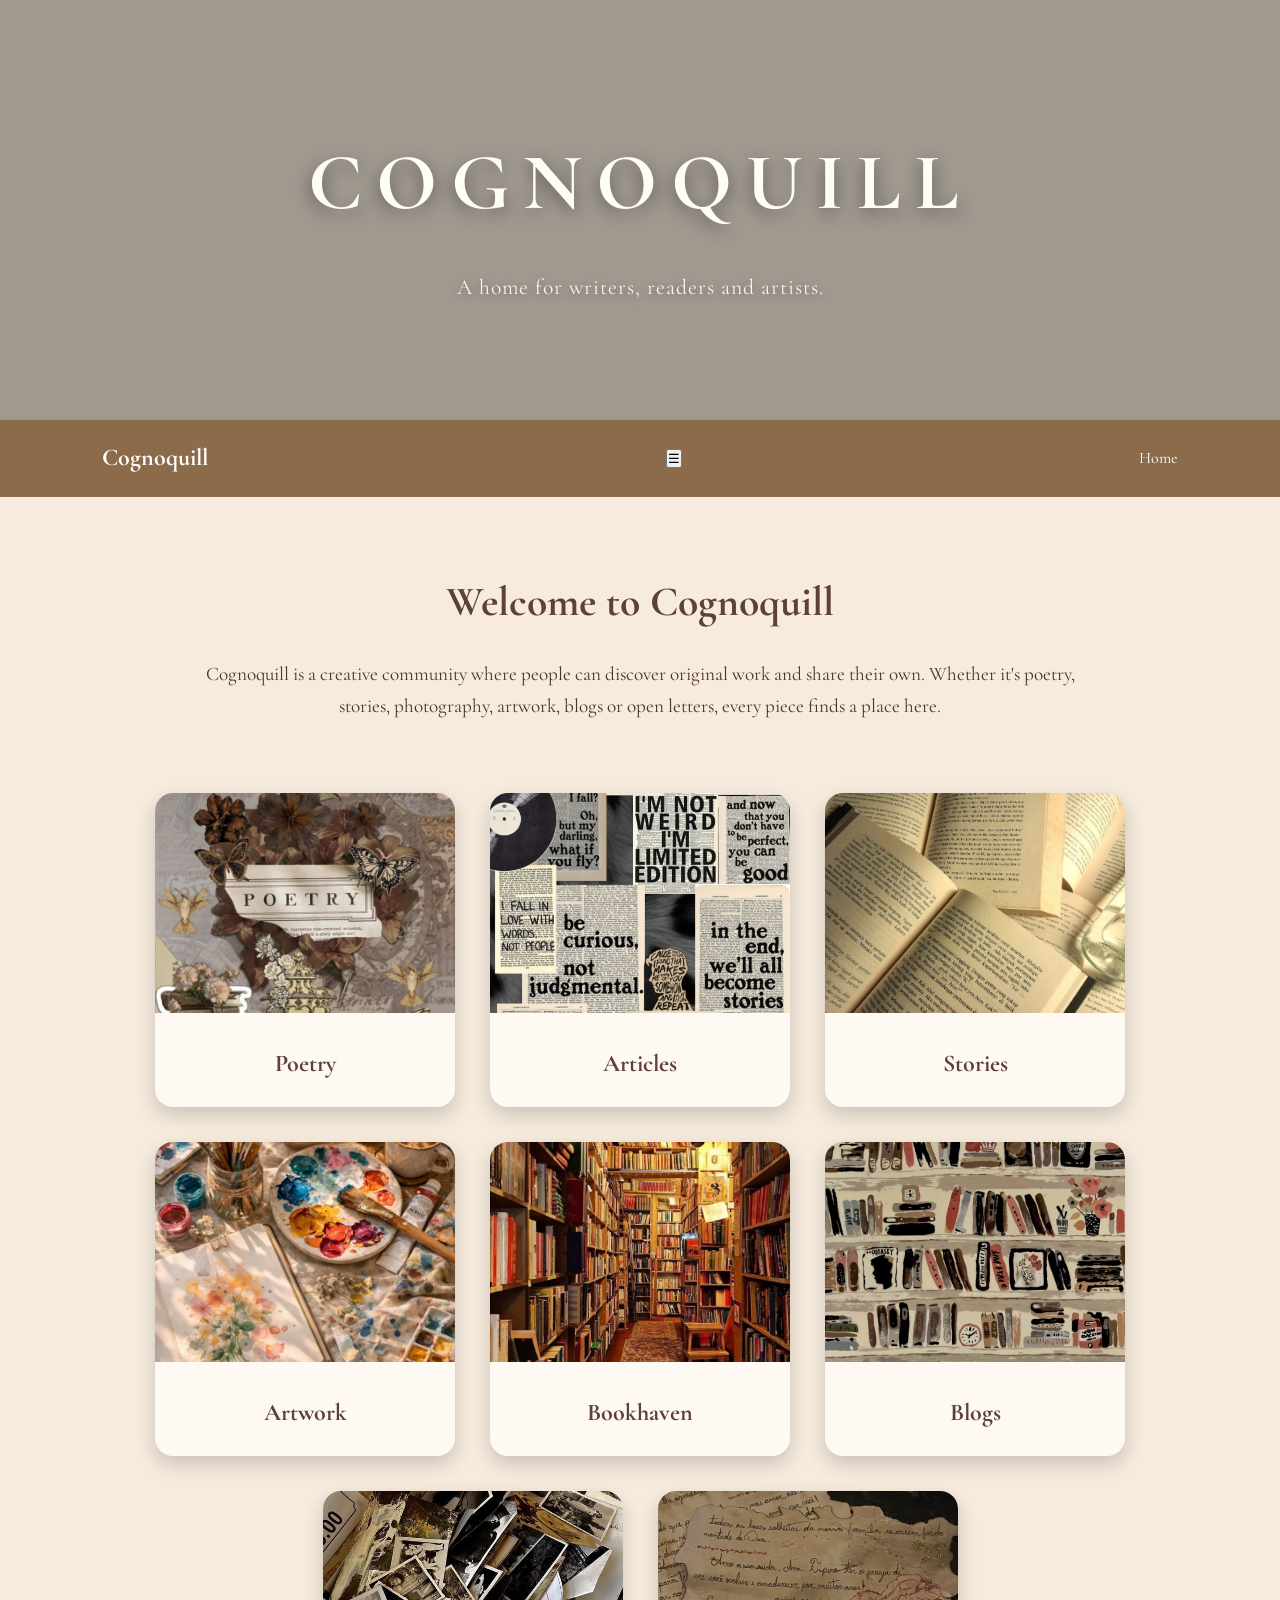
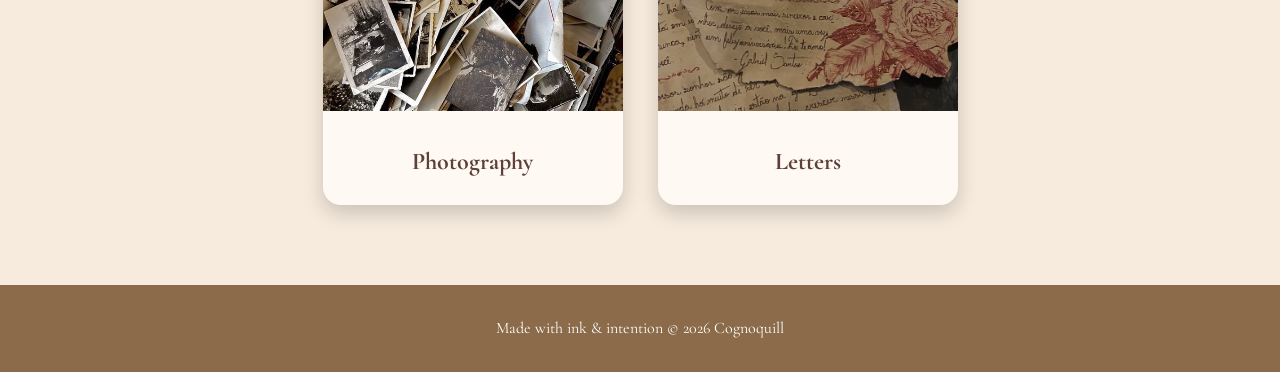
==== commit 10e1670b: "Fix HTML encoding issues in index.html" ====
--- a/index.html
+++ b/index.html
@@ -110,9 +110,9 @@
 
             <a href="letters.html" class="card-link">
                 <div class="card">
-                    <img src="letters.webp" alt="Open Letters">
+                    <img src="letters.webp" alt="Letters">
                     <div class="card-content">
-                        <h3>Open Letters</h3>
+                        <h3>Letters</h3>
                     </div>
                 </div>
             </a>
